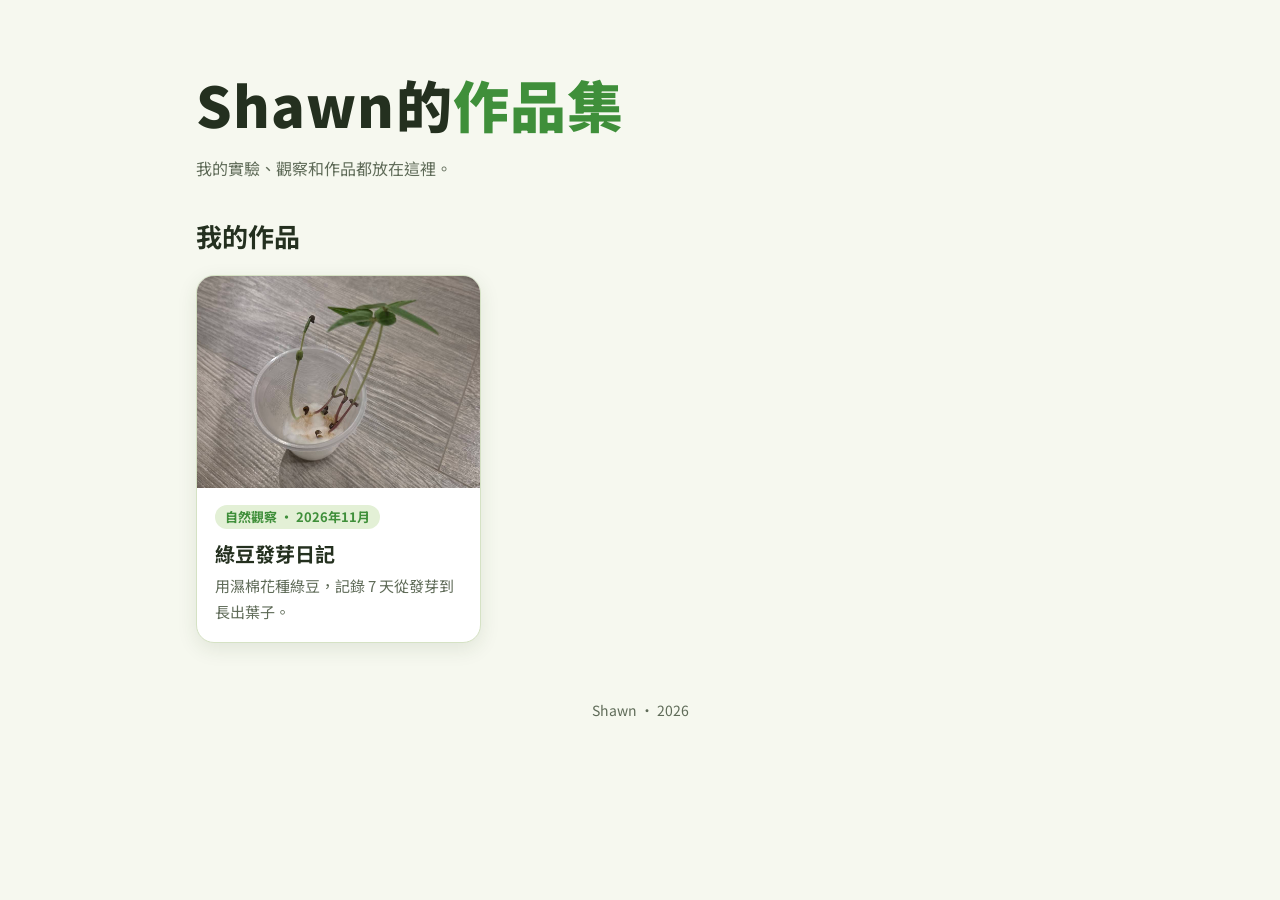
==== index.html @ e2cf776e "Add Shawn's site with mung bean sprouting diary" ====
<!doctype html>
<html lang="zh-Hant">
<head>
<meta charset="utf-8">
<meta name="viewport" content="width=device-width, initial-scale=1, viewport-fit=cover">
<title>Shawn的作品集</title>
<link rel="preconnect" href="https://fonts.googleapis.com">
<link href="https://fonts.googleapis.com/css2?family=Noto+Sans+TC:wght@400;700;900&display=swap" rel="stylesheet">
<link rel="stylesheet" href="style.css">
<style>
  header { padding-block: 56px 32px; }
  h1 { font-size: clamp(34px, 8vw, 56px); font-weight: 900; margin: 0 0 4px; letter-spacing: .02em; text-wrap: balance; }
  h1 span { color: var(--green); }
  .sub { color: var(--muted); margin: 0; }

  .projects { display: grid; grid-template-columns: repeat(auto-fill, minmax(260px, 1fr)); gap: 16px; margin-bottom: 48px; }
  .project {
    display: grid; grid-template-rows: auto 1fr; background: var(--card); border: 1px solid var(--line);
    border-radius: 18px; overflow: hidden; box-shadow: var(--shadow); color: inherit; text-decoration: none;
    transition: transform .15s ease;
  }
  .project:hover { transform: translateY(-3px); }
  @media (prefers-reduced-motion: reduce) { .project { transition: none; } .project:hover { transform: none; } }
  .project img { width: 100%; aspect-ratio: 4 / 3; object-fit: cover; display: block; background: var(--green-soft); }
  .project-body { padding: 14px 18px 18px; }
  .tag { display: inline-block; background: var(--green-soft); color: var(--green); font-weight: 700; font-size: 13px; border-radius: 999px; padding: 1px 10px; }
  .project h3 { margin: 8px 0 2px; font-size: 20px; }
  .project p { margin: 0; color: var(--muted); font-size: 15px; }
</style>
</head>
<body>
<div class="wrap">
  <header>
    <h1>Shawn的<span>作品集</span></h1>
    <p class="sub">我的實驗、觀察和作品都放在這裡。</p>
  </header>

  <h2>我的作品</h2>
  <section class="projects">
    <a class="project" href="mung-bean/">
      <img src="mung-bean/photos/day6.jpg" alt="綠豆苗長出綠色葉子">
      <div class="project-body">
        <span class="tag">自然觀察 · 2026年11月</span>
        <h3>綠豆發芽日記</h3>
        <p>用濕棉花種綠豆，記錄 7 天從發芽到長出葉子。</p>
      </div>
    </a>
  </section>

  <footer>Shawn · 2026</footer>
</div>
</body>
</html>
---- style.css ----
/* Shared styles for every page on Shawn's site */
:root {
  --bg: #f6f8ef;
  --card: #ffffff;
  --ink: #24301f;
  --muted: #5f6b58;
  --green: #3f8f3a;
  --on-green: #ffffff;
  --green-soft: #e3f0d6;
  --line: #d5e2c4;
  --shadow: 0 6px 20px rgba(40, 70, 30, .10);
  --font: "Noto Sans TC", "PingFang TC", "Microsoft JhengHei", system-ui, sans-serif;
}
@media (prefers-color-scheme: dark) {
  :root {
    --bg: #151a13; --card: #1f261c; --ink: #e8efe0; --muted: #a9b5a0;
    --green: #7cc76f; --on-green: #12200f; --green-soft: #26331f; --line: #33412c;
    --shadow: 0 6px 20px rgba(0,0,0,.35);
    color-scheme: dark;
  }
}
* { box-sizing: border-box; }
body {
  margin: 0; background: var(--bg); color: var(--ink);
  font-family: var(--font); font-size: 16px; line-height: 1.7;
}
img { max-width: 100%; }
.wrap {
  max-width: 920px; margin: 0 auto;
  padding-left: max(16px, env(safe-area-inset-left, 0px));
  padding-right: max(16px, env(safe-area-inset-right, 0px));
}
a { color: var(--green); }
a:focus-visible { outline: 3px solid var(--green); outline-offset: 3px; border-radius: 4px; }
h2 { font-size: 26px; margin: 0 0 16px; text-wrap: balance; }
.back { padding-block: 20px 0; font-size: 15px; }
.back a { text-decoration: none; font-weight: 700; }
.back a:hover { text-decoration: underline; }
footer { text-align: center; color: var(--muted); padding-block: 8px 48px; font-size: 14px; }
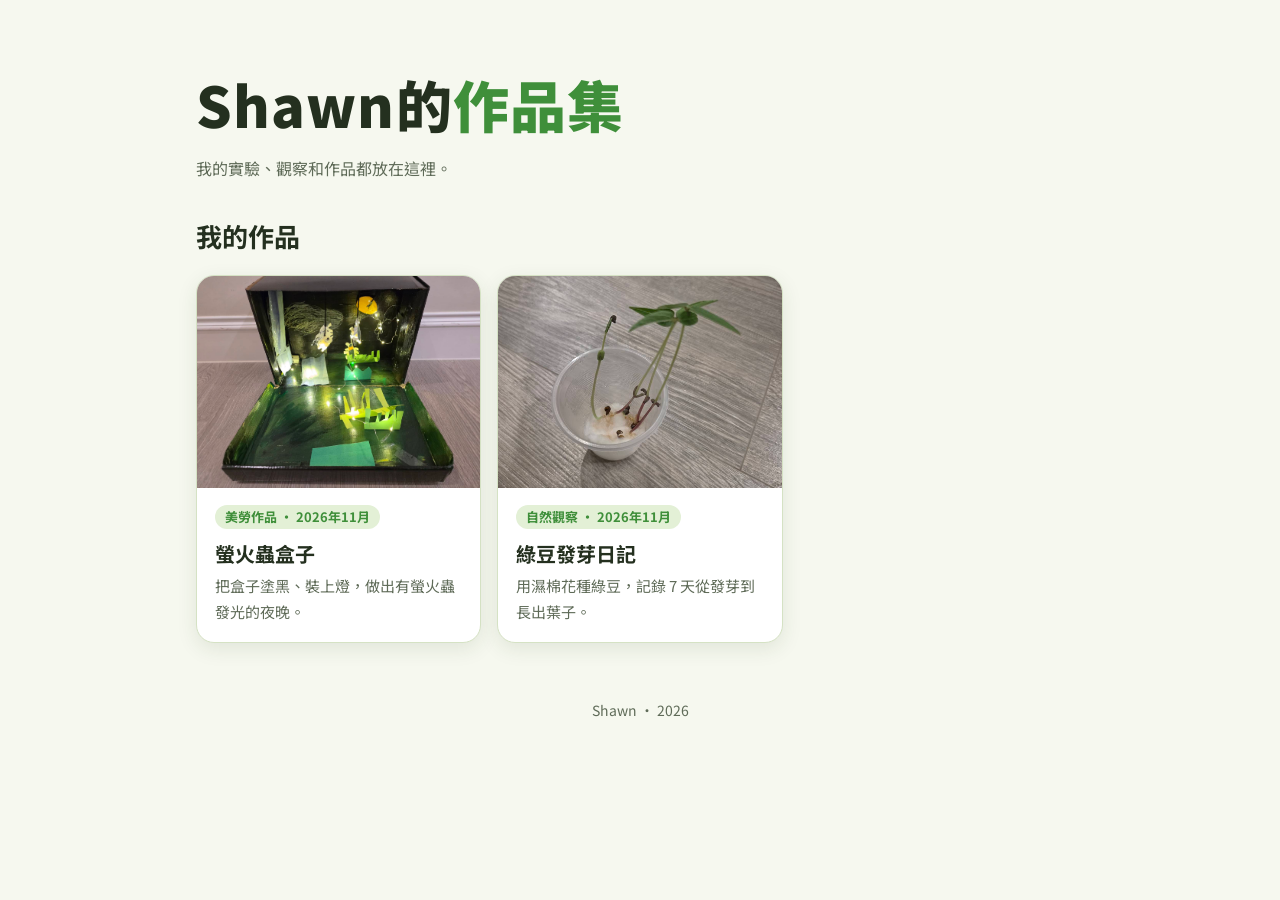
==== commit 8f24e593: "Add firefly night box project Co-Authored-By: Claude Opus 5.5 <noreply@anthropic.com>" ====
--- a/index.html
+++ b/index.html
@@ -37,6 +37,14 @@
 
   <h2>我的作品</h2>
   <section class="projects">
+    <a class="project" href="firefly/">
+      <img src="firefly/photos/all-on.jpg" alt="燈全開的螢火蟲盒子作品">
+      <div class="project-body">
+        <span class="tag">美勞作品 · 2026年11月</span>
+        <h3>螢火蟲盒子</h3>
+        <p>把盒子塗黑、裝上燈，做出有螢火蟲發光的夜晚。</p>
+      </div>
+    </a>
     <a class="project" href="mung-bean/">
       <img src="mung-bean/photos/day6.jpg" alt="綠豆苗長出綠色葉子">
       <div class="project-body">
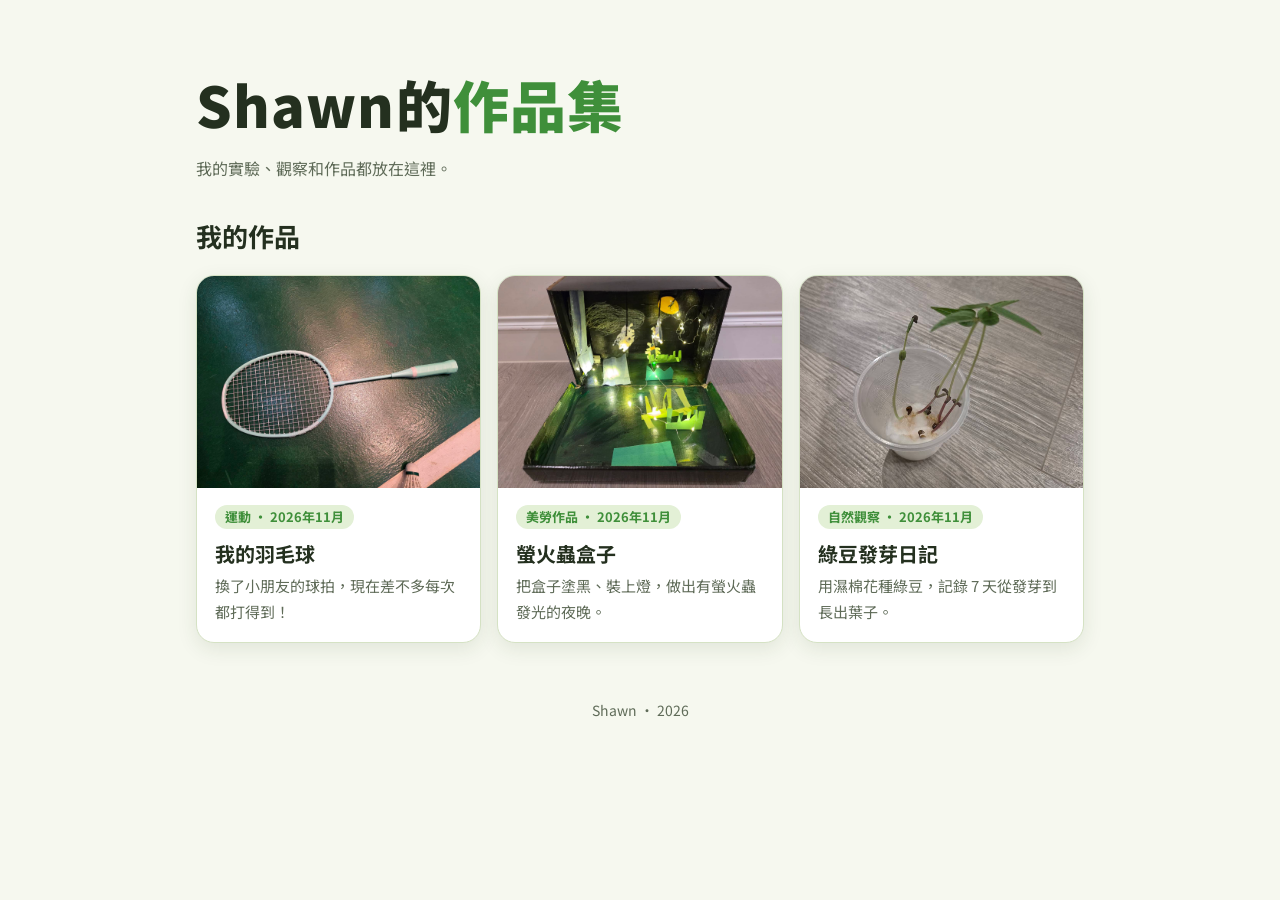
==== commit 62aa0168: "Add badminton project Co-Authored-By: Claude Opus 5.5 <noreply@anthropic.com>" ====
--- a/index.html
+++ b/index.html
@@ -37,6 +37,14 @@
 
   <h2>我的作品</h2>
   <section class="projects">
+    <a class="project" href="badminton/">
+      <img src="badminton/photos/racket.jpg" alt="Shawn 的薄荷綠色小朋友羽毛球拍">
+      <div class="project-body">
+        <span class="tag">運動 · 2026年11月</span>
+        <h3>我的羽毛球</h3>
+        <p>換了小朋友的球拍，現在差不多每次都打得到！</p>
+      </div>
+    </a>
     <a class="project" href="firefly/">
       <img src="firefly/photos/all-on.jpg" alt="燈全開的螢火蟲盒子作品">
       <div class="project-body">
--- a/style.css
+++ b/style.css
@@ -36,4 +36,19 @@
 .back { padding-block: 20px 0; font-size: 15px; }
 .back a { text-decoration: none; font-weight: 700; }
 .back a:hover { text-decoration: underline; }
+/* Read-aloud button (read-aloud.js) */
+.read-slot { margin-left: auto; display: inline-flex; }
+.read-btn {
+  display: inline-flex; align-items: center; gap: 6px;
+  font: inherit; font-size: 14px; font-weight: 700; line-height: 1;
+  color: var(--green); background: var(--card); border: 1.5px solid var(--green);
+  border-radius: 999px; padding: 7px 14px 7px 11px; cursor: pointer;
+}
+.read-btn:hover { background: var(--green-soft); }
+.read-btn:focus-visible { outline: 3px solid var(--green); outline-offset: 2px; }
+.reading .read-btn { background: var(--green); color: var(--on-green); }
+.reading { outline: 3px solid var(--green); outline-offset: 4px; }
+.heading-row { display: flex; flex-wrap: wrap; align-items: center; gap: 8px 12px; margin: 0 0 16px; }
+.heading-row h2 { margin: 0; }
+
 footer { text-align: center; color: var(--muted); padding-block: 8px 48px; font-size: 14px; }
